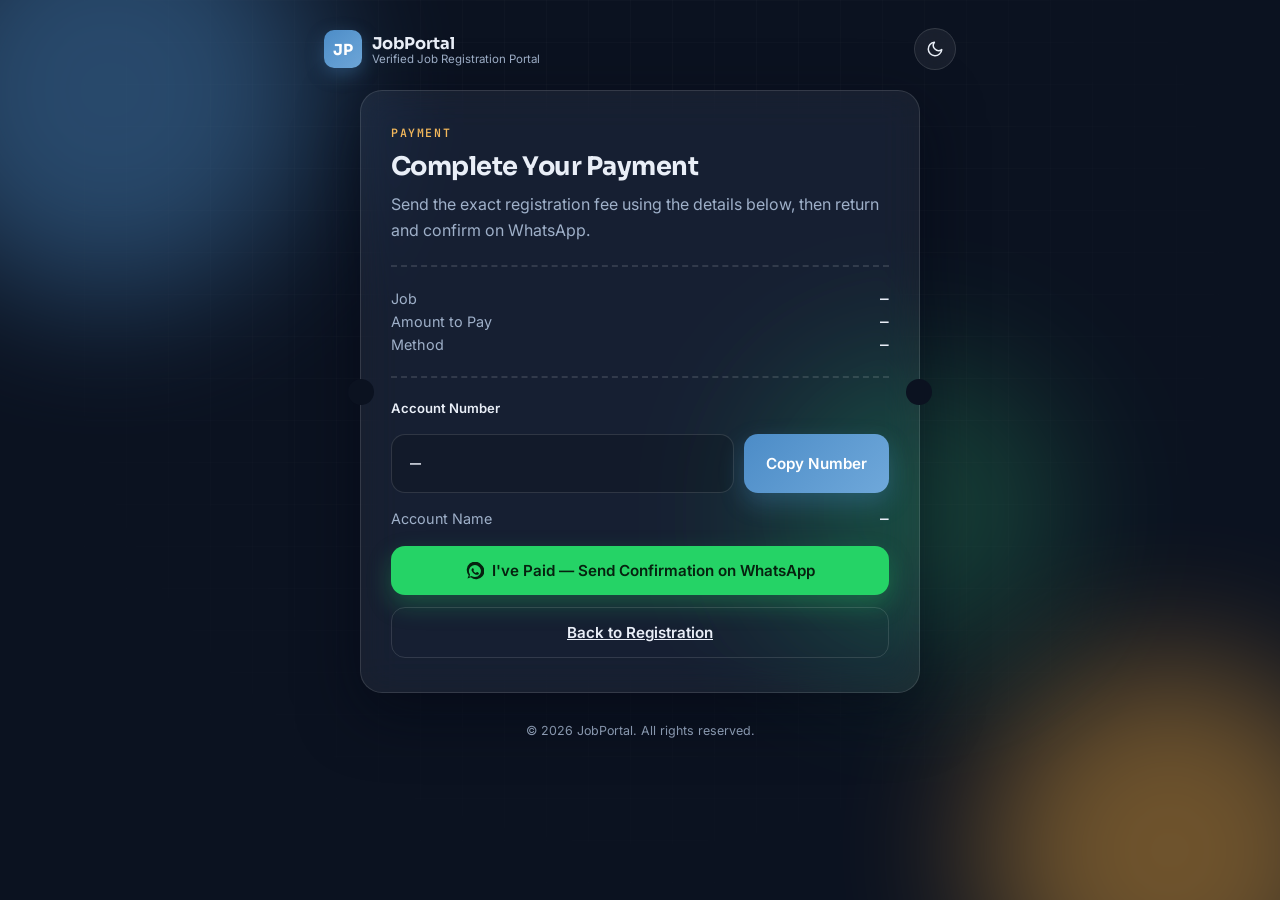
==== payment.html @ cc72f1b9 "Create payment.html" ====
<!DOCTYPE html>
<html lang="en" data-theme="dark">
<head>
<meta charset="UTF-8">
<meta name="viewport" content="width=device-width, initial-scale=1.0, viewport-fit=cover">
<title>Complete Your Payment</title>
<link rel="icon" href="data:,">
<link rel="stylesheet" href="assets/css/style.css">
</head>
<body>

  <div class="bg-scene" aria-hidden="true">
    <div class="blob b1"></div>
    <div class="blob b2"></div>
    <div class="blob b3"></div>
    <div class="grid-overlay"></div>
  </div>

  <div class="app-shell">

    <header class="topbar">
      <div class="brand">
        <div class="mark" id="brandMark">JP</div>
        <div>
          <div class="name" id="brandName">JobPortal</div>
          <div class="tagline" id="brandTagline">Verified Job Registration Portal</div>
        </div>
      </div>
      <button class="theme-toggle" id="themeToggle" aria-label="Toggle dark / light mode" title="Toggle theme">
        <svg id="themeIcon" viewBox="0 0 24 24" fill="none" stroke="currentColor" stroke-width="2" stroke-linecap="round" stroke-linejoin="round"><path d="M21 12.79A9 9 0 1 1 11.21 3 7 7 0 0 0 21 12.79z"></path></svg>
      </button>
    </header>

    <main class="stage">
      <section class="card ticket has-notches" id="payCard">
        <span class="eyebrow" id="payEyebrow">Payment</span>
        <h1 id="payHeading">Complete Your Payment</h1>
        <p id="paySubtext">Send the exact registration fee using the details below, then return and confirm on WhatsApp.</p>

        <div class="perforation"></div>

        <div class="stub-row"><span class="label">Job</span><span class="value" id="payJobTitle">—</span></div>
        <div class="stub-row"><span class="label">Amount to Pay</span><span class="value" id="payFee">—</span></div>
        <div class="stub-row"><span class="label">Method</span><span class="value" id="payMethod">—</span></div>

        <div class="perforation"></div>

        <div id="accountBlock">
          <label style="display:block;font-size:.82rem;font-weight:600;margin-bottom:6px;">Account Number</label>
          <div class="code-input-row">
            <input type="text" id="accountNumber" class="code-input" readonly value="—">
            <button class="btn btn-primary" id="copyBtn">Copy Number</button>
          </div>
          <div class="stub-row mt-16"><span class="label">Account Name</span><span class="value" id="accountName">—</span></div>
          <p class="mt-16" id="payInstructions"></p>
        </div>

        <div class="actions-col">
          <button class="btn btn-whatsapp btn-block" id="paidBtn">
            <svg width="18" height="18" viewBox="0 0 24 24" fill="currentColor"><path d="M20.5 3.5A11 11 0 003.6 17.7L2 22l4.4-1.6a11 11 0 1014.1-16.9zM12 20a8 8 0 01-4.1-1.1l-.3-.2-3 .9.8-2.9-.2-.3A8 8 0 1112 20zm4.4-5.9c-.2-.1-1.4-.7-1.6-.8-.2-.1-.4-.1-.5.1-.2.2-.6.8-.8 1-.1.2-.3.2-.5.1-1.3-.6-2.2-1.1-3-2.5-.2-.4.2-.4.5-1.3.1-.1.1-.3 0-.4-.1-.1-.5-1.3-.7-1.7-.2-.4-.4-.4-.5-.4h-.5c-.2 0-.4.1-.6.3-.2.2-.8.8-.8 2s.9 2.3 1 2.4c.1.2 1.7 2.6 4.1 3.6.6.2 1 .4 1.4.5.6.2 1.1.1 1.5.1.5-.1 1.4-.6 1.6-1.1.2-.5.2-1 .1-1.1-.1-.1-.2-.2-.4-.3z"/></svg>
            I've Paid — Send Confirmation on WhatsApp
          </button>
          <a class="btn btn-ghost btn-block" id="backBtn" href="index.html">Back to Registration</a>
        </div>
      </section>
    </main>

    <p class="footer-note" id="footerText">© 2026 JobPortal. All rights reserved.</p>
  </div>

  <script src="assets/js/payment.js"></script>
</body>
</html>
---- assets/css/style.css ----
/* ==========================================================================
   JobPortal — Stylesheet
   Design language: "verification ticket" — job codes and reference numbers
   are treated like a boarding-pass stub (mono type, perforation, notches).
   ========================================================================== */

@import url('https://fonts.googleapis.com/css2?family=Sora:wght@500;600;700;800&family=Inter:wght@400;500;600;700&family=JetBrains+Mono:wght@500;600;700&display=swap');

:root{
  /* ---- palette (dark = default) ---- */
  --bg-1: #0B1220;
  --bg-2: #101B2E;
  --bg-3: #16233A;
  --surface: rgba(255,255,255,0.06);
  --surface-border: rgba(255,255,255,0.12);
  --ink: #E9EEF7;
  --ink-dim: #9FB0C9;
  --primary: #4C8CC7;
  --primary-strong: #6FA8DA;
  --accent: #E8A33D;
  --accent-strong: #F2B75B;
  --success: #35B172;
  --danger: #E5646A;
  --shadow: 0 20px 60px rgba(3,8,20,0.55);

  --font-display: 'Sora', sans-serif;
  --font-body: 'Inter', sans-serif;
  --font-mono: 'JetBrains Mono', monospace;

  --radius-lg: 22px;
  --radius-md: 14px;
  --radius-sm: 8px;

  color-scheme: dark;
}

[data-theme="light"]{
  --bg-1: #EEF2F8;
  --bg-2: #F6F8FC;
  --bg-3: #FFFFFF;
  --surface: rgba(255,255,255,0.72);
  --surface-border: rgba(16,28,48,0.10);
  --ink: #101B2E;
  --ink-dim: #55627A;
  --primary: #1E3A5F;
  --primary-strong: #2A4C79;
  --accent: #C97F14;
  --accent-strong: #B06E0F;
  --success: #1E8E52;
  --danger: #C4353B;
  --shadow: 0 20px 50px rgba(30,58,95,0.14);
  color-scheme: light;
}

*,*::before,*::after{ box-sizing: border-box; }

html,body{ height:100%; }

body{
  margin:0;
  font-family: var(--font-body);
  color: var(--ink);
  background: var(--bg-1);
  min-height:100vh;
  overflow-x:hidden;
  transition: background .4s ease, color .4s ease;
}

h1,h2,h3,h4{
  font-family: var(--font-display);
  margin:0 0 .4em;
  letter-spacing:-0.02em;
}

p{ margin:0 0 1em; color: var(--ink-dim); line-height:1.6; }

button, input, select, textarea{ font-family: inherit; }

a{ color: var(--primary-strong); }

::selection{ background: var(--accent); color:#0B1220; }

/* ---- animated ambient background ---- */
.bg-scene{
  position: fixed; inset:0; z-index:-1; overflow:hidden;
  background: var(--bg-1);
}
.bg-scene .blob{
  position:absolute; border-radius:50%;
  filter: blur(70px);
  opacity:.45;
  animation: float 18s ease-in-out infinite;
}
.bg-scene .blob.b1{ width:420px; height:420px; top:-120px; left:-100px; background: var(--primary); }
.bg-scene .blob.b2{ width:380px; height:380px; bottom:-140px; right:-80px; background: var(--accent); animation-delay: -6s; }
.bg-scene .blob.b3{ width:300px; height:300px; top:40%; left:60%; background: var(--success); animation-delay: -11s; opacity:.28; }
.bg-scene .grid-overlay{
  position:absolute; inset:0;
  background-image: linear-gradient(var(--surface-border) 1px, transparent 1px), linear-gradient(90deg, var(--surface-border) 1px, transparent 1px);
  background-size: 42px 42px;
  opacity:.25;
  mask-image: radial-gradient(circle at 50% 30%, black, transparent 75%);
}

@keyframes float{
  0%,100%{ transform: translate(0,0) scale(1); }
  33%{ transform: translate(30px,-40px) scale(1.08); }
  66%{ transform: translate(-25px,25px) scale(0.94); }
}

@media (prefers-reduced-motion: reduce){
  .bg-scene .blob{ animation: none; }
}

/* ---- layout shell ---- */
.app-shell{
  min-height:100vh;
  display:flex; flex-direction:column;
  align-items:center;
  padding: 24px 16px 48px;
}

.topbar{
  width:100%; max-width: 640px;
  display:flex; align-items:center; justify-content:space-between;
  padding: 4px 4px 20px;
}

.brand{ display:flex; align-items:center; gap:10px; }
.brand .mark{
  width:38px; height:38px; border-radius:10px;
  background: linear-gradient(140deg, var(--primary), var(--primary-strong));
  color:#fff; display:flex; align-items:center; justify-content:center;
  font-family:var(--font-display); font-weight:700; font-size:.95rem;
  box-shadow: 0 6px 18px rgba(76,140,199,.35);
}
.brand .name{ font-family:var(--font-display); font-weight:700; font-size:1.02rem; }
.brand .tagline{ font-size:.72rem; color:var(--ink-dim); margin-top:-2px; }

.theme-toggle{
  width:42px; height:42px; border-radius:50%;
  border:1px solid var(--surface-border); background: var(--surface);
  color:var(--ink); cursor:pointer; display:flex; align-items:center; justify-content:center;
  backdrop-filter: blur(10px);
  transition: transform .2s ease, background .3s ease;
}
.theme-toggle:hover{ transform: scale(1.06); }
.theme-toggle svg{ width:18px; height:18px; }

/* ---- progress steps ---- */
.progress{
  width:100%; max-width:640px;
  display:flex; align-items:center; gap:6px;
  margin: 0 0 26px;
}
.progress .step{
  flex:1; height:4px; border-radius:4px; background: var(--surface-border);
  overflow:hidden; position:relative;
}
.progress .step .fill{
  position:absolute; inset:0; width:0%; background: linear-gradient(90deg, var(--primary), var(--accent));
  transition: width .5s ease;
}
.progress .step.done .fill{ width:100%; }
.progress .step.active .fill{ width:55%; }

/* ---- main stage / cards ---- */
.stage{ width:100%; max-width: 560px; }

.card{
  background: var(--surface);
  border: 1px solid var(--surface-border);
  border-radius: var(--radius-lg);
  padding: 34px 30px;
  box-shadow: var(--shadow);
  backdrop-filter: blur(18px) saturate(140%);
  -webkit-backdrop-filter: blur(18px) saturate(140%);
  animation: rise .5s cubic-bezier(.2,.8,.2,1);
}

@keyframes rise{
  from{ opacity:0; transform: translateY(18px) scale(.98); }
  to{ opacity:1; transform:none; }
}

.eyebrow{
  font-family: var(--font-mono);
  font-size:.72rem; letter-spacing:.14em; text-transform:uppercase;
  color: var(--accent-strong); margin-bottom:10px; display:block; font-weight:600;
}

.card h1{ font-size:1.6rem; }
.card h2{ font-size:1.35rem; }

/* ---- ticket motif (job code entry + reference stub) ---- */
.ticket{
  position:relative;
  border-radius: var(--radius-lg);
}
.ticket::before, .ticket::after{
  content:"";
  position:absolute; width:26px; height:26px; border-radius:50%;
  background: var(--bg-1);
  top:50%; transform: translateY(-50%);
  z-index:2;
}
.ticket.has-notches::before{ left:-13px; }
.ticket.has-notches::after{ right:-13px; }
.ticket .perforation{
  border-top: 2px dashed var(--surface-border);
  margin: 22px 0;
  position:relative;
}

/* ---- job code input ---- */
.code-input-row{ display:flex; gap:10px; margin-top:18px; }
.code-input{
  flex:1;
  font-family: var(--font-mono);
  font-size:1.15rem; letter-spacing:.08em; text-transform:uppercase;
  padding: 16px 18px;
  border-radius: var(--radius-md);
  border: 1px solid var(--surface-border);
  background: rgba(0,0,0,0.15);
  color: var(--ink);
  outline:none;
  transition: border-color .2s ease, box-shadow .2s ease;
}
[data-theme="light"] .code-input{ background: rgba(16,28,48,.04); }
.code-input:focus{ border-color: var(--primary-strong); box-shadow: 0 0 0 4px rgba(76,140,199,.18); }
.code-input.shake{ animation: shake .4s; border-color: var(--danger); }

@keyframes shake{
  10%,90%{ transform: translateX(-2px); }
  20%,80%{ transform: translateX(4px); }
  30%,50%,70%{ transform: translateX(-8px); }
  40%,60%{ transform: translateX(8px); }
}

/* ---- buttons ---- */
.btn{
  display:inline-flex; align-items:center; justify-content:center; gap:8px;
  border:none; cursor:pointer; border-radius: var(--radius-md);
  font-weight:600; font-size:.95rem; padding: 15px 22px;
  transition: transform .15s ease, box-shadow .2s ease, opacity .2s ease;
  font-family: var(--font-body);
}
.btn:active{ transform: scale(.97); }
.btn-primary{
  background: linear-gradient(135deg, var(--primary), var(--primary-strong));
  color:#fff; box-shadow: 0 10px 24px rgba(76,140,199,.32);
}
.btn-primary:hover{ box-shadow: 0 14px 30px rgba(76,140,199,.42); }
.btn-accent{
  background: linear-gradient(135deg, var(--accent), var(--accent-strong));
  color:#22150a; box-shadow: 0 10px 24px rgba(232,163,61,.3);
}
.btn-ghost{
  background: transparent; border:1px solid var(--surface-border); color: var(--ink);
}
.btn-block{ width:100%; }
.btn-whatsapp{ background:#25D366; color:#06210f; box-shadow:0 10px 24px rgba(37,211,102,.28); }
.btn:disabled{ opacity:.5; cursor:not-allowed; }

.error-msg{
  color: var(--danger); font-size:.85rem; margin-top:10px; display:none;
  font-weight:500;
}
.error-msg.show{ display:block; }

/* ---- job details ---- */
.job-meta{ display:flex; flex-wrap:wrap; gap:8px; margin: 6px 0 18px; }
.pill{
  font-size:.75rem; padding:6px 12px; border-radius:100px;
  background: rgba(76,140,199,.12); color: var(--primary-strong);
  border:1px solid rgba(76,140,199,.25); font-weight:600;
}
.pill.fee{ background: rgba(232,163,61,.14); color: var(--accent-strong); border-color: rgba(232,163,61,.3); }

.req-list{ list-style:none; margin:0 0 18px; padding:0; display:grid; gap:8px; }
.req-list li{
  display:flex; align-items:center; gap:10px;
  font-size:.92rem; color: var(--ink);
  padding:10px 12px; border-radius: var(--radius-sm);
  background: rgba(255,255,255,0.03);
  border:1px solid var(--surface-border);
}
[data-theme="light"] .req-list li{ background: rgba(16,28,48,.03); }
.req-list li svg{ width:16px; height:16px; flex-shrink:0; color: var(--success); }

/* ---- form ---- */
.form-grid{ display:grid; gap:16px; margin: 16px 0 6px; }
.field label{
  display:block; font-size:.82rem; font-weight:600; margin-bottom:6px; color: var(--ink);
}
.field .req-star{ color: var(--danger); }
.field input, .field select, .field textarea{
  width:100%; padding: 13px 14px; border-radius: var(--radius-sm);
  border:1px solid var(--surface-border); background: rgba(0,0,0,.15);
  color: var(--ink); outline:none; font-size:.95rem;
  transition: border-color .2s ease, box-shadow .2s ease;
}
[data-theme="light"] .field input, [data-theme="light"] .field select, [data-theme="light"] .field textarea{
  background: rgba(16,28,48,.03);
}
.field input:focus, .field select:focus, .field textarea:focus{
  border-color: var(--primary-strong); box-shadow: 0 0 0 4px rgba(76,140,199,.15);
}
.field textarea{ resize:vertical; min-height:80px; }

/* ---- success / stub ---- */
.stub-row{ display:flex; justify-content:space-between; align-items:center; margin: 4px 0; font-size:.9rem; }
.stub-row .label{ color: var(--ink-dim); }
.stub-row .value{ font-family: var(--font-mono); font-weight:600; }
.ref-number{
  font-family: var(--font-mono); font-size:1.15rem; letter-spacing:.12em;
  text-align:center; padding:14px; border-radius: var(--radius-md);
  background: rgba(53,177,114,.1); color: var(--success);
  border:1px dashed rgba(53,177,114,.4); margin: 16px 0;
}

.icon-circle{
  width:64px; height:64px; border-radius:50%;
  background: rgba(53,177,114,.14); color: var(--success);
  display:flex; align-items:center; justify-content:center; margin: 0 auto 16px;
}
.icon-circle svg{ width:30px; height:30px; }

.actions-col{ display:grid; gap:12px; margin-top:18px; }

.footer-note{
  text-align:center; font-size:.78rem; color: var(--ink-dim); margin-top:28px;
}

/* ---- utility ---- */
.hidden{ display:none !important; }
.text-center{ text-align:center; }
.mt-8{ margin-top:8px; } .mt-16{ margin-top:16px; } .mt-24{ margin-top:24px; }

/* ---- responsive ---- */
@media (max-width: 480px){
  .card{ padding: 26px 20px; border-radius: 18px; }
  .code-input-row{ flex-direction:column; }
  .brand .tagline{ display:none; }
}

/* ---- loading spinner ---- */
.spinner{
  width:16px; height:16px; border-radius:50%;
  border:2px solid rgba(255,255,255,.4); border-top-color:#fff;
  animation: spin .7s linear infinite;
}
@keyframes spin{ to{ transform: rotate(360deg); } }
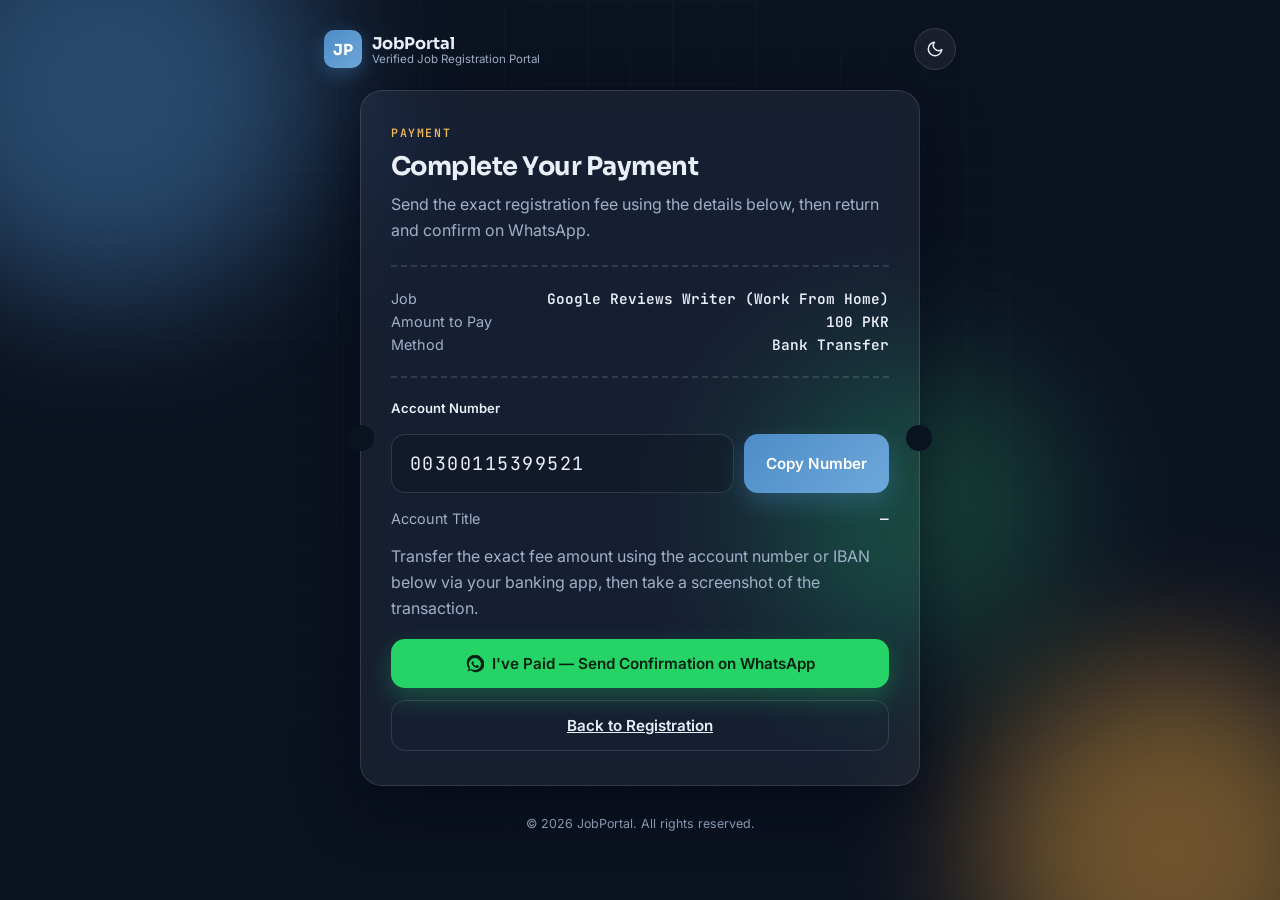
==== commit 3e8ff716: "Update payment.html" ====
--- a/payment.html
+++ b/payment.html
@@ -51,7 +51,16 @@
             <input type="text" id="accountNumber" class="code-input" readonly value="—">
             <button class="btn btn-primary" id="copyBtn">Copy Number</button>
           </div>
-          <div class="stub-row mt-16"><span class="label">Account Name</span><span class="value" id="accountName">—</span></div>
+
+          <div id="ibanRow" class="hidden mt-16">
+            <label style="display:block;font-size:.82rem;font-weight:600;margin-bottom:6px;">IBAN</label>
+            <div class="code-input-row">
+              <input type="text" id="ibanNumber" class="code-input" readonly value="—">
+              <button class="btn btn-primary" id="copyIbanBtn">Copy IBAN</button>
+            </div>
+          </div>
+
+          <div class="stub-row mt-16"><span class="label">Account Title</span><span class="value" id="accountName">—</span></div>
           <p class="mt-16" id="payInstructions"></p>
         </div>
 
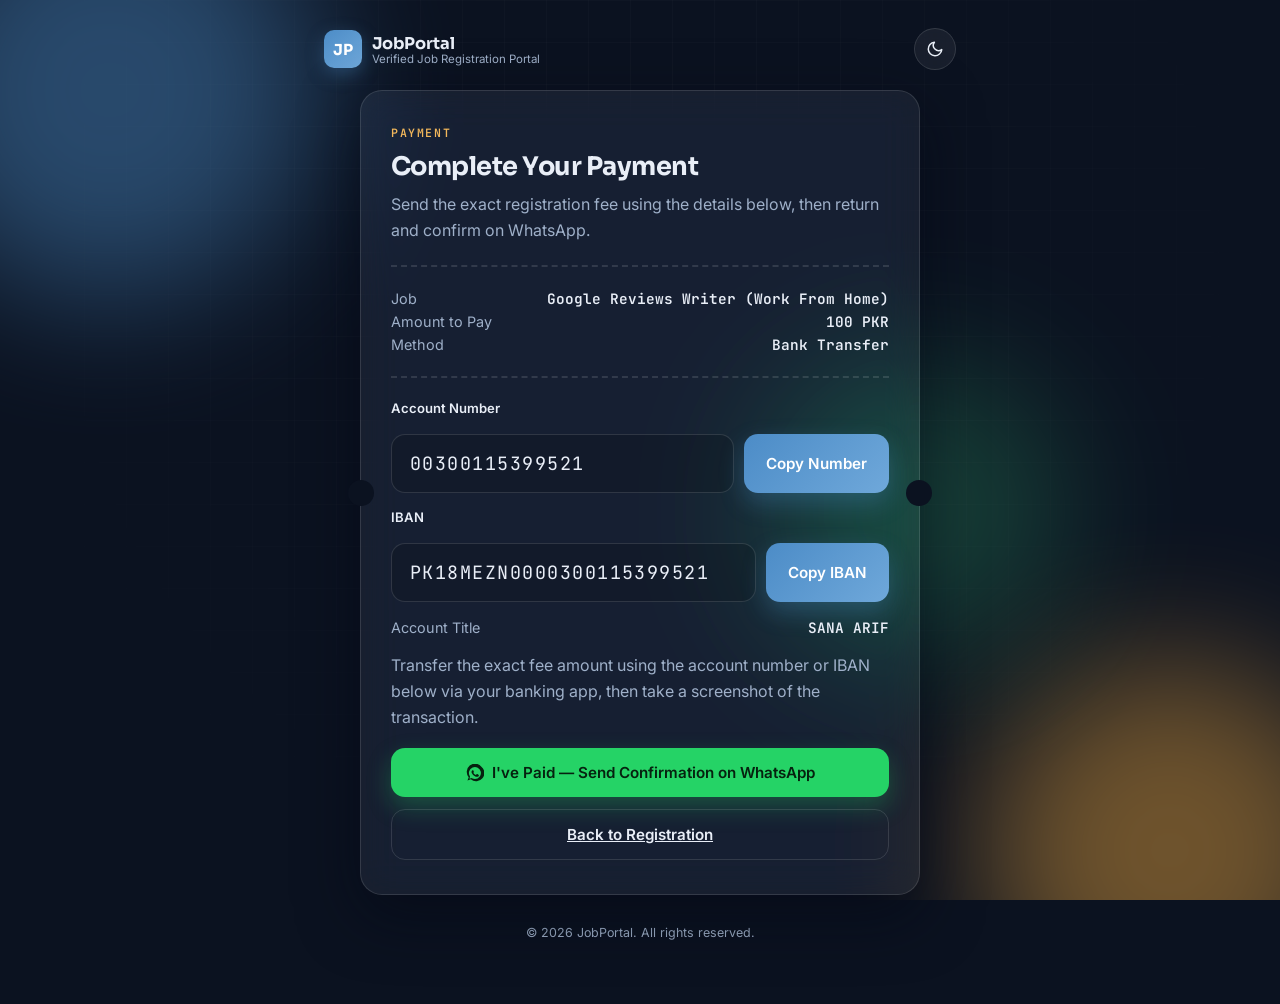
==== commit 5f225edc: "Update payment.html" ====
--- a/payment.html
+++ b/payment.html
@@ -42,6 +42,7 @@
         <div class="stub-row"><span class="label">Job</span><span class="value" id="payJobTitle">—</span></div>
         <div class="stub-row"><span class="label">Amount to Pay</span><span class="value" id="payFee">—</span></div>
         <div class="stub-row"><span class="label">Method</span><span class="value" id="payMethod">—</span></div>
+        <div class="stub-row" id="bankNameRow" style="display:none;"><span class="label">Bank Name</span><span class="value" id="bankName">—</span></div>
 
         <div class="perforation"></div>
 
